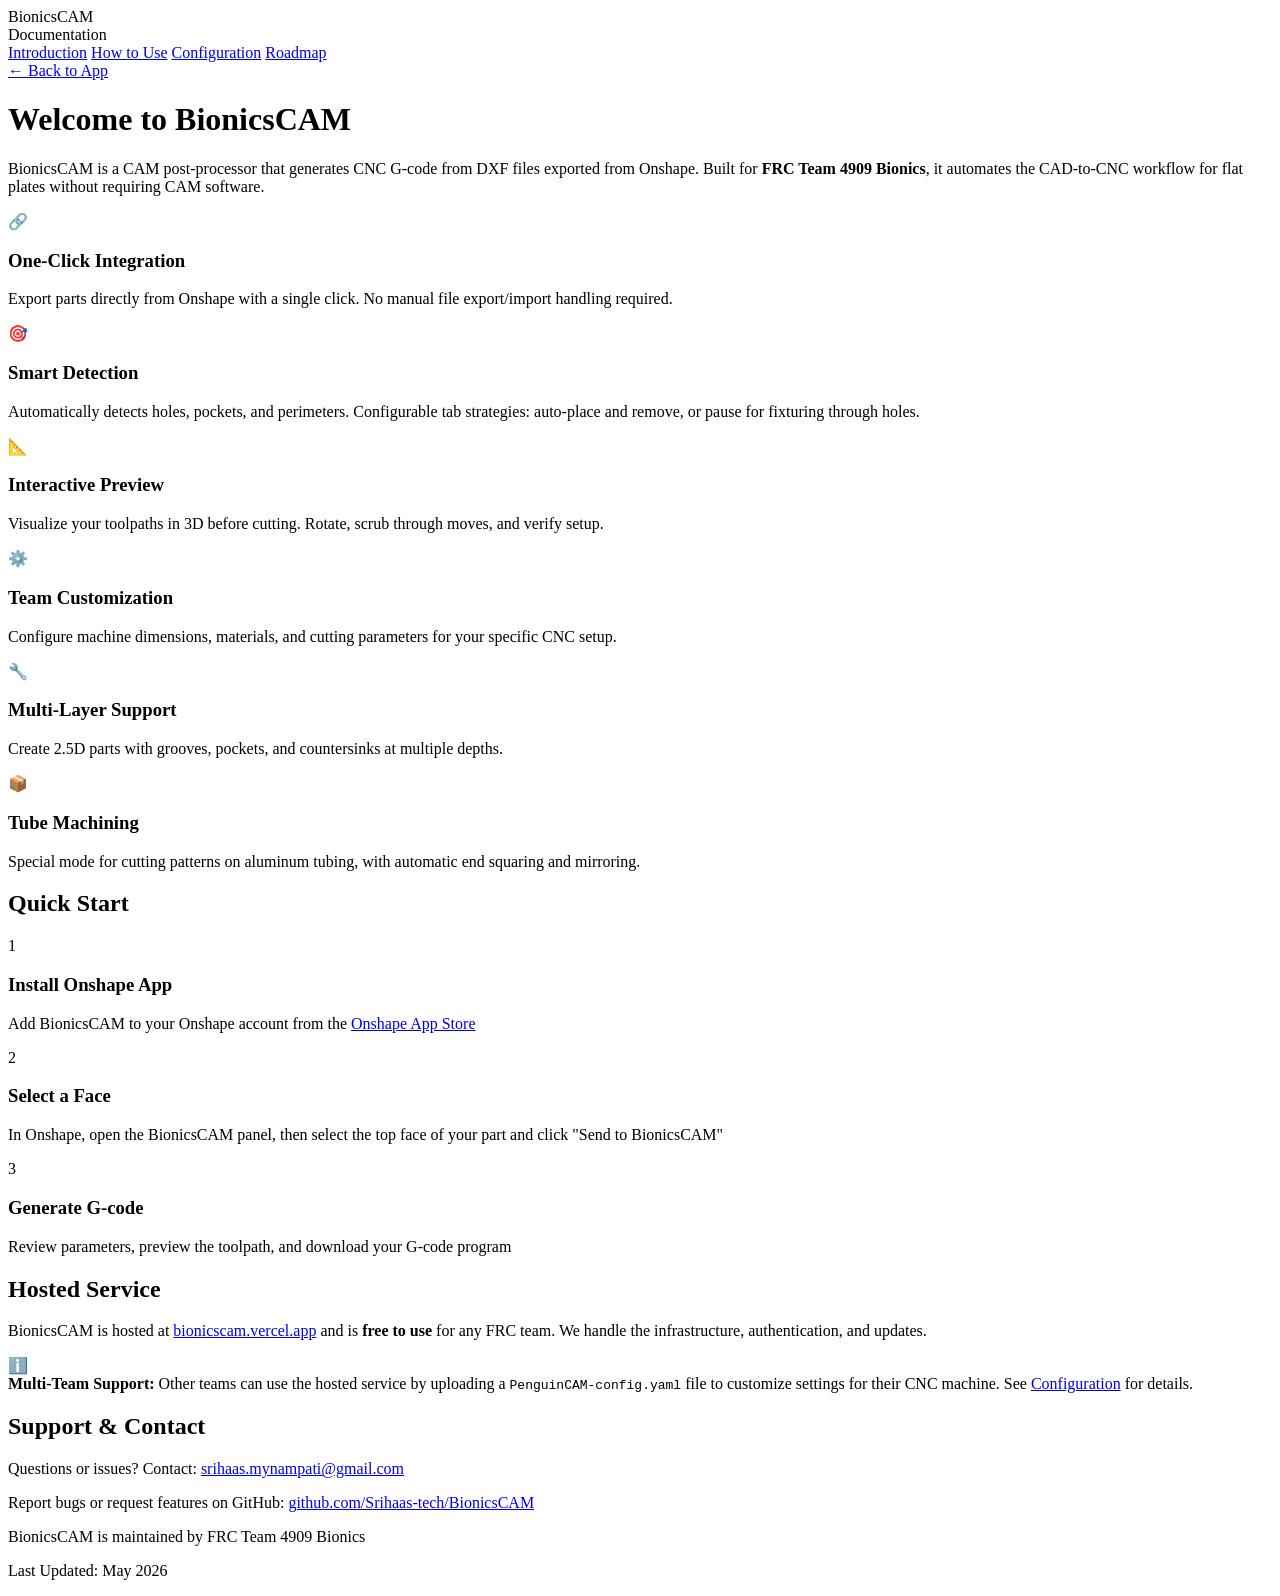
==== static/docs/index.html @ 589b07b4 "Update references from PenguinCAM to BionicsCAM" ====
<!DOCTYPE html>
<html lang="en">
<head>
    <meta charset="UTF-8">
    <meta name="viewport" content="width=device-width, initial-scale=1.0">
    <title>BionicsCAM Documentation</title>
    <link rel="stylesheet" href="style.css">
    <link rel="icon" type="image/png" href="../bionicslogo.png">
</head>
<body>
    <nav class="sidebar">
        <div class="logo">
            <span class="accent">Bionics</span>CAM
        </div>
        <div class="nav-section">Documentation</div>
        <a href="index.html" class="active">Introduction</a>
        <a href="usage.html">How to Use</a>
        <a href="configuration.html">Configuration</a>
        <a href="roadmap.html">Roadmap</a>
        <div class="nav-divider"></div>
        <a href="/" class="nav-external">← Back to App</a>
    </nav>

    <main class="content">
        <h1>Welcome to BionicsCAM</h1>

        <p class="lead">
            BionicsCAM is a CAM post-processor that generates CNC G-code from DXF files exported from Onshape.
            Built for <strong>FRC Team 4909 Bionics</strong>, it automates the CAD-to-CNC workflow for flat plates without requiring CAM software.
        </p>

        <div class="feature-grid">
            <div class="feature-card">
                <div class="feature-icon">🔗</div>
                <h3>One-Click Integration</h3>
                <p>Export parts directly from Onshape with a single click. No manual file export/import handling required.</p>
            </div>

            <div class="feature-card">
                <div class="feature-icon">🎯</div>
                <h3>Smart Detection</h3>
                <p>Automatically detects holes, pockets, and perimeters. Configurable tab strategies: auto-place and remove, or pause for fixturing through holes.</p>
            </div>

            <div class="feature-card">
                <div class="feature-icon">📐</div>
                <h3>Interactive Preview</h3>
                <p>Visualize your toolpaths in 3D before cutting. Rotate, scrub through moves, and verify setup.</p>
            </div>

            <div class="feature-card">
                <div class="feature-icon">⚙️</div>
                <h3>Team Customization</h3>
                <p>Configure machine dimensions, materials, and cutting parameters for your specific CNC setup.</p>
            </div>

            <div class="feature-card">
                <div class="feature-icon">🔧</div>
                <h3>Multi-Layer Support</h3>
                <p>Create 2.5D parts with grooves, pockets, and countersinks at multiple depths.</p>
            </div>

            <div class="feature-card">
                <div class="feature-icon">📦</div>
                <h3>Tube Machining</h3>
                <p>Special mode for cutting patterns on aluminum tubing, with automatic end squaring and mirroring.</p>
            </div>
        </div>

        <h2>Quick Start</h2>

        <div class="step-list">
            <div class="step">
                <div class="step-number">1</div>
                <div class="step-content">
                    <h3>Install Onshape App</h3>
                    <p>
                        Add BionicsCAM to your Onshape account from the
                        <a href="https://cad.onshape.com/appstore/apps/CAM/6939eaf505d3df4aeac54600" target="_blank">Onshape App Store</a>
                    </p>
                </div>
            </div>

            <div class="step">
                <div class="step-number">2</div>
                <div class="step-content">
                    <h3>Select a Face</h3>
                    <p>In Onshape, open the BionicsCAM panel, then select the top face of your part and click "Send to BionicsCAM"</p>
                </div>
            </div>

            <div class="step">
                <div class="step-number">3</div>
                <div class="step-content">
                    <h3>Generate G-code</h3>
                    <p>Review parameters, preview the toolpath, and download your G-code program</p>
                </div>
            </div>
        </div>

        <h2>Hosted Service</h2>

        <p>
            BionicsCAM is hosted at <a href="bionicscam.vercel.app">bionicscam.vercel.app</a>
            and is <strong>free to use</strong> for any FRC team. We handle the infrastructure, authentication, and updates.
        </p>

        <div class="info-box">
            <div class="info-icon">ℹ️</div>
            <div>
                <strong>Multi-Team Support:</strong> Other teams can use the hosted service by uploading a
                <code>PenguinCAM-config.yaml</code> file to customize settings for their CNC machine.
                See <a href="configuration.html">Configuration</a> for details.
            </div>
        </div>

        <h2>Support & Contact</h2>

        <p>
            Questions or issues? Contact: <a href="mailto:bpsschool46@gmail.com">srihaas.mynampati@gmail.com</a>
        </p>

        <p>
            Report bugs or request features on GitHub:
            <a href="https://github.com/Srihaas-teech/BionicsCAM/issues" target="_blank">github.com/Srihaas-tech/BionicsCAM</a>
        </p>

        <footer>
            <p>BionicsCAM is maintained by FRC Team 4909 Bionics</p>
            <p>Last Updated: May 2026</p>
        </footer>
    </main>
</body>
</html>
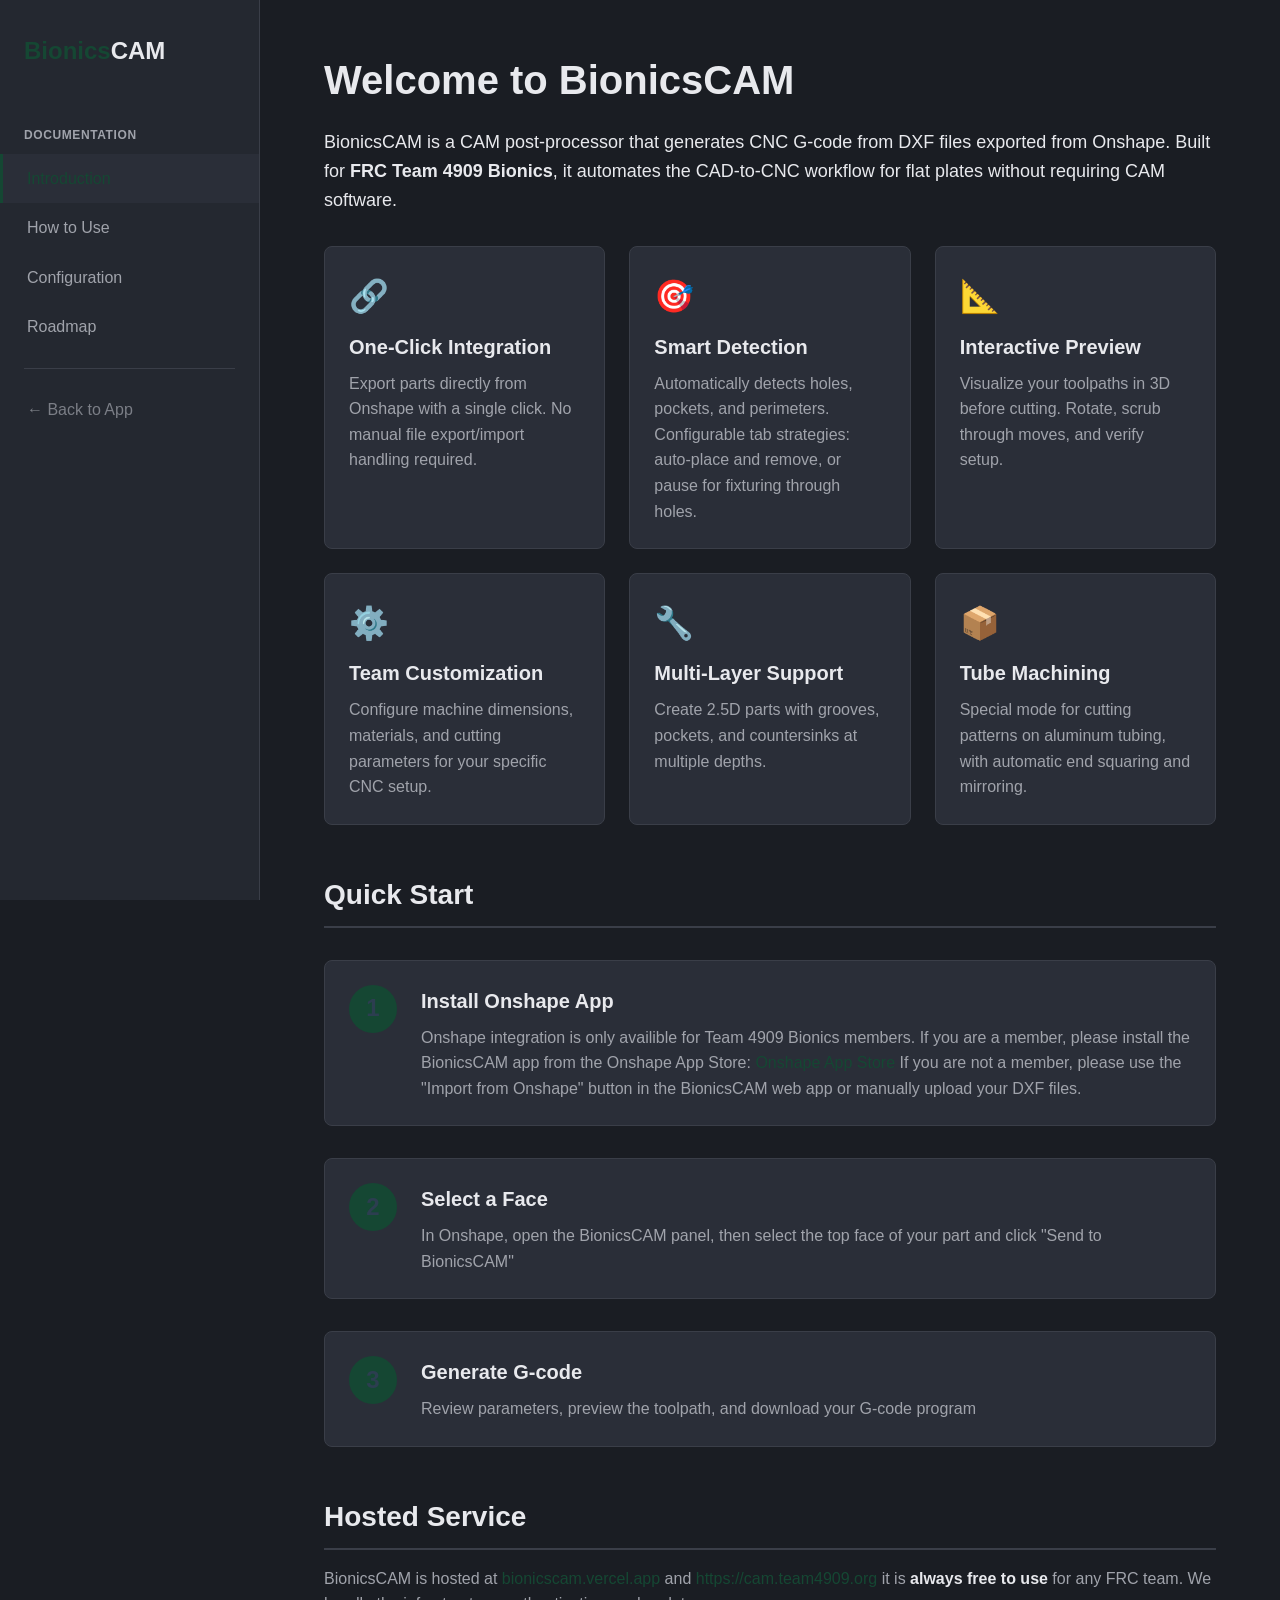
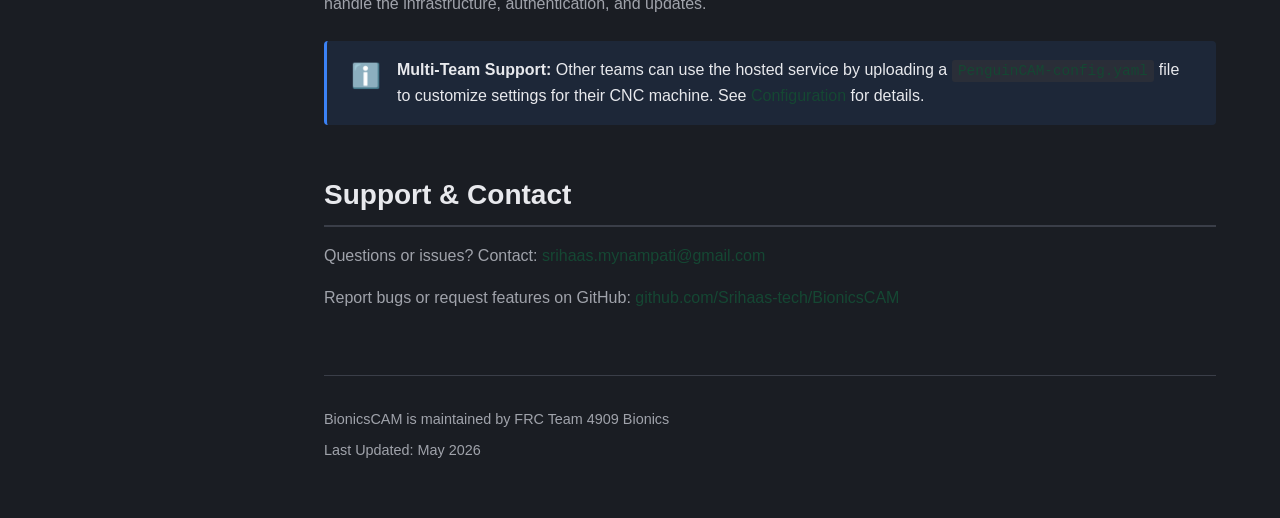
==== commit b8e5bd1a: "Update static\docs\index.html" ====
--- a/static/docs/index.html
+++ b/static/docs/index.html
@@ -12,7 +12,7 @@
         <div class="logo">
             <span class="accent">Bionics</span>CAM
         </div>
-        <div class="nav-section">Documentation</div>
+        <div class="nav-section" id ="hero-title">Documentation</div>
         <a href="index.html" class="active">Introduction</a>
         <a href="usage.html">How to Use</a>
         <a href="configuration.html">Configuration</a>
@@ -22,7 +22,7 @@
     </nav>
 
     <main class="content">
-        <h1>Welcome to BionicsCAM</h1>
+        <h1 id="hero-title">Welcome to BionicsCAM</h1>
 
         <p class="lead">
             BionicsCAM is a CAM post-processor that generates CNC G-code from DXF files exported from Onshape.
@@ -75,8 +75,9 @@
                 <div class="step-content">
                     <h3>Install Onshape App</h3>
                     <p>
-                        Add BionicsCAM to your Onshape account from the
+                       Onshape integration is only availible for Team 4909 Bionics members. If you are a member, please install the BionicsCAM app from the Onshape App Store:
                         <a href="https://cad.onshape.com/appstore/apps/CAM/6939eaf505d3df4aeac54600" target="_blank">Onshape App Store</a>
+                        If you are not a member, please use the "Import from Onshape" button in the BionicsCAM web app or manually upload your DXF files.
                     </p>
                 </div>
             </div>
@@ -102,7 +103,8 @@
 
         <p>
             BionicsCAM is hosted at <a href="bionicscam.vercel.app">bionicscam.vercel.app</a>
-            and is <strong>free to use</strong> for any FRC team. We handle the infrastructure, authentication, and updates.
+            and <a href="cam.team4909.org">https://cam.team4909.org</a> 
+            it is <strong> always free to use</strong> for any FRC team. We handle the infrastructure, authentication, and updates.
         </p>
 
         <div class="info-box">
--- a/static/docs/style.css
+++ b/static/docs/style.css
@@ -0,0 +1,344 @@
+/* PenguinCAM Documentation Styles */
+
+:root {
+    --primary: #154733;
+    --primary-dark: #D99F12;
+    --secondary: #2C3E50;
+    --bg: #1a1d23;
+    --bg-light: #242830;
+    --surface: #2a2e38;
+    --surface-hover: #343842;
+    --text: #e8e9ed;
+    --text-dim: #a0a3ab;
+    --border: #3a3e48;
+    --accent: #3b82f6;
+}
+
+* {
+    margin: 0;
+    padding: 0;
+    box-sizing: border-box;
+}
+
+body {
+    font-family: -apple-system, BlinkMacSystemFont, "Segoe UI", Roboto, "Helvetica Neue", Arial, sans-serif;
+    background: var(--bg);
+    color: var(--text);
+    line-height: 1.6;
+    display: flex;
+    min-height: 100vh;
+}
+
+/* Sidebar Navigation */
+.sidebar {
+    width: 260px;
+    background: var(--bg-light);
+    border-right: 1px solid var(--border);
+    padding: 2rem 0;
+    position: fixed;
+    height: 100vh;
+    overflow-y: auto;
+}
+
+.sidebar .logo {
+    font-size: 1.5rem;
+    font-weight: 700;
+    padding: 0 1.5rem 2rem;
+    color: var(--text);
+}
+
+.sidebar .accent {
+    color: var(--primary);
+}
+
+.nav-section {
+    font-size: 0.75rem;
+    text-transform: uppercase;
+    letter-spacing: 0.05em;
+    color: var(--text-dim);
+    padding: 0.5rem 1.5rem;
+    margin-top: 1rem;
+    font-weight: 600;
+}
+
+.sidebar a {
+    display: block;
+    padding: 0.75rem 1.5rem;
+    color: var(--text-dim);
+    text-decoration: none;
+    transition: all 0.2s;
+    border-left: 3px solid transparent;
+}
+
+.sidebar a:hover {
+    color: var(--text);
+    background: var(--surface);
+}
+
+.sidebar a.active {
+    color: var(--primary);
+    background: var(--surface);
+    border-left-color: var(--primary);
+}
+
+.nav-divider {
+    height: 1px;
+    background: var(--border);
+    margin: 1rem 1.5rem;
+}
+
+.nav-external {
+    margin-top: 0.5rem;
+    opacity: 0.7;
+}
+
+/* Main Content */
+.content {
+    margin-left: 260px;
+    padding: 3rem 4rem;
+    max-width: 1200px;
+    flex: 1;
+}
+
+h1 {
+    font-size: 2.5rem;
+    margin-bottom: 1rem;
+    color: var(--text);
+}
+
+h2 {
+    font-size: 1.75rem;
+    margin-top: 3rem;
+    margin-bottom: 1rem;
+    color: var(--text);
+    border-bottom: 2px solid var(--border);
+    padding-bottom: 0.5rem;
+}
+
+h3 {
+    font-size: 1.25rem;
+    margin-top: 1.5rem;
+    margin-bottom: 0.5rem;
+    color: var(--text);
+}
+
+p {
+    margin-bottom: 1rem;
+    color: var(--text-dim);
+}
+
+.lead {
+    font-size: 1.125rem;
+    color: var(--text);
+    margin-bottom: 2rem;
+}
+
+a {
+    color: var(--primary);
+    text-decoration: none;
+}
+
+a:hover {
+    color: var(--primary-dark);
+    text-decoration: underline;
+}
+
+code {
+    background: var(--surface);
+    padding: 0.2rem 0.4rem;
+    border-radius: 3px;
+    font-family: 'Monaco', 'Courier New', monospace;
+    font-size: 0.9em;
+    color: var(--primary);
+}
+
+pre {
+    background: var(--surface);
+    padding: 1rem;
+    border-radius: 6px;
+    overflow-x: auto;
+    margin: 1rem 0;
+    border: 1px solid var(--border);
+}
+
+pre code {
+    background: none;
+    padding: 0;
+    color: var(--text);
+}
+
+ul, ol {
+    margin-left: 2rem;
+    margin-bottom: 1rem;
+}
+
+li {
+    margin-bottom: 0.5rem;
+    color: var(--text-dim);
+}
+
+strong {
+    color: var(--text);
+}
+
+/* Feature Grid */
+.feature-grid {
+    display: grid;
+    grid-template-columns: repeat(auto-fit, minmax(280px, 1fr));
+    gap: 1.5rem;
+    margin: 2rem 0;
+}
+
+.feature-card {
+    background: var(--surface);
+    padding: 1.5rem;
+    border-radius: 8px;
+    border: 1px solid var(--border);
+    transition: all 0.2s;
+}
+
+.feature-card:hover {
+    background: var(--surface-hover);
+    border-color: var(--primary);
+}
+
+.feature-icon {
+    font-size: 2rem;
+    margin-bottom: 0.5rem;
+}
+
+.feature-card h3 {
+    margin-top: 0;
+    color: var(--text);
+}
+
+.feature-card p {
+    color: var(--text-dim);
+    margin-bottom: 0;
+}
+
+/* Step List */
+.step-list {
+    margin: 2rem 0;
+}
+
+.step {
+    display: flex;
+    gap: 1.5rem;
+    margin-bottom: 2rem;
+    padding: 1.5rem;
+    background: var(--surface);
+    border-radius: 8px;
+    border: 1px solid var(--border);
+}
+
+.step-number {
+    flex-shrink: 0;
+    width: 48px;
+    height: 48px;
+    background: var(--primary);
+    color: var(--secondary);
+    border-radius: 50%;
+    display: flex;
+    align-items: center;
+    justify-content: center;
+    font-size: 1.5rem;
+    font-weight: 700;
+}
+
+.step-content h3 {
+    margin-top: 0;
+    color: var(--text);
+}
+
+.step-content p {
+    margin-bottom: 0;
+}
+
+/* Info Boxes */
+.info-box {
+    background: rgba(59, 130, 246, 0.1);
+    border-left: 3px solid var(--accent);
+    padding: 1rem 1.5rem;
+    margin: 1.5rem 0;
+    border-radius: 4px;
+    display: flex;
+    gap: 1rem;
+}
+
+.warning-box {
+    background: rgba(251, 181, 21, 0.1);
+    border-left: 3px solid var(--primary);
+}
+
+.info-icon {
+    font-size: 1.5rem;
+    flex-shrink: 0;
+}
+
+/* Tables */
+table {
+    width: 100%;
+    border-collapse: collapse;
+    margin: 1.5rem 0;
+    background: var(--surface);
+    border-radius: 6px;
+    overflow: hidden;
+}
+
+th, td {
+    padding: 0.75rem 1rem;
+    text-align: left;
+    border-bottom: 1px solid var(--border);
+}
+
+th {
+    background: var(--bg-light);
+    color: var(--text);
+    font-weight: 600;
+}
+
+td {
+    color: var(--text-dim);
+}
+
+tr:last-child td {
+    border-bottom: none;
+}
+
+tr:hover {
+    background: var(--surface-hover);
+}
+
+/* Footer */
+footer {
+    margin-top: 4rem;
+    padding-top: 2rem;
+    border-top: 1px solid var(--border);
+    color: var(--text-dim);
+    font-size: 0.9rem;
+}
+
+footer p {
+    margin-bottom: 0.5rem;
+}
+
+/* Responsive */
+@media (max-width: 768px) {
+    .sidebar {
+        width: 100%;
+        height: auto;
+        position: relative;
+        border-right: none;
+        border-bottom: 1px solid var(--border);
+    }
+
+    .content {
+        margin-left: 0;
+        padding: 2rem 1.5rem;
+    }
+
+    .feature-grid {
+        grid-template-columns: 1fr;
+    }
+}
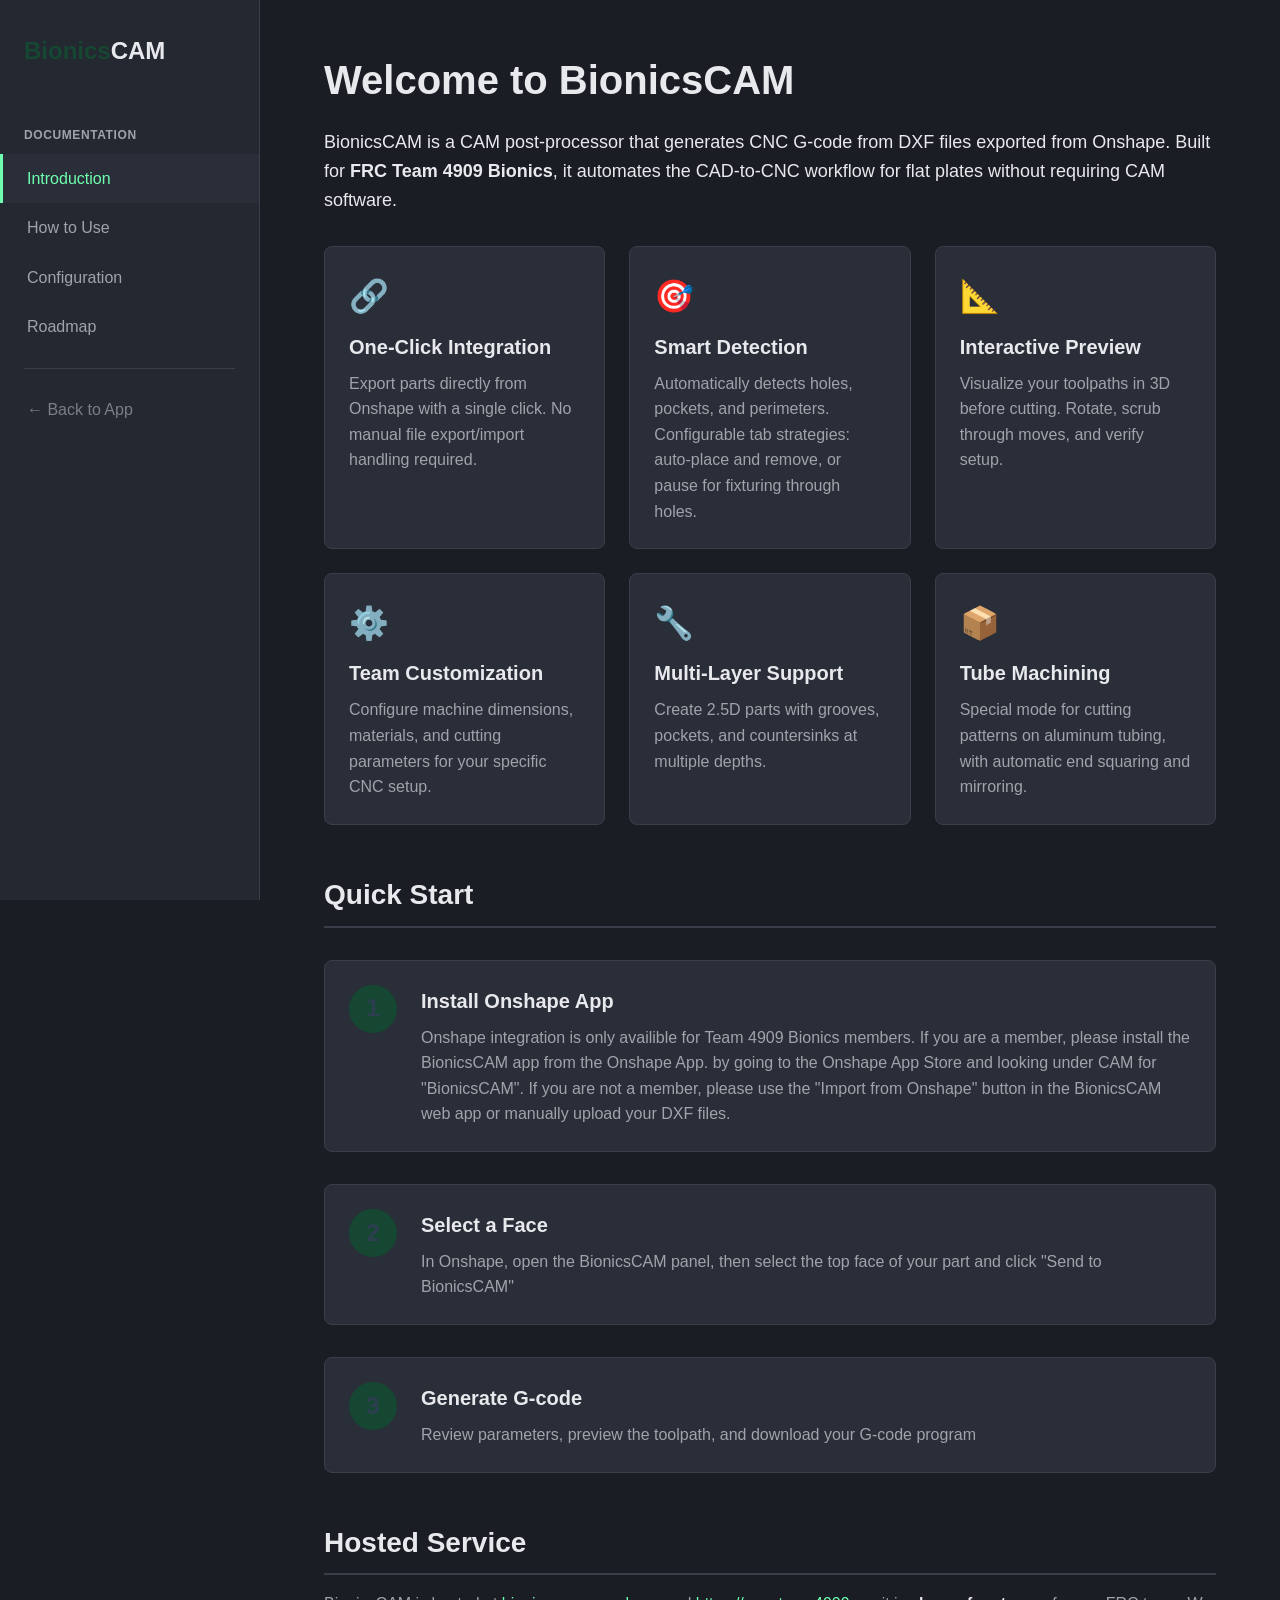
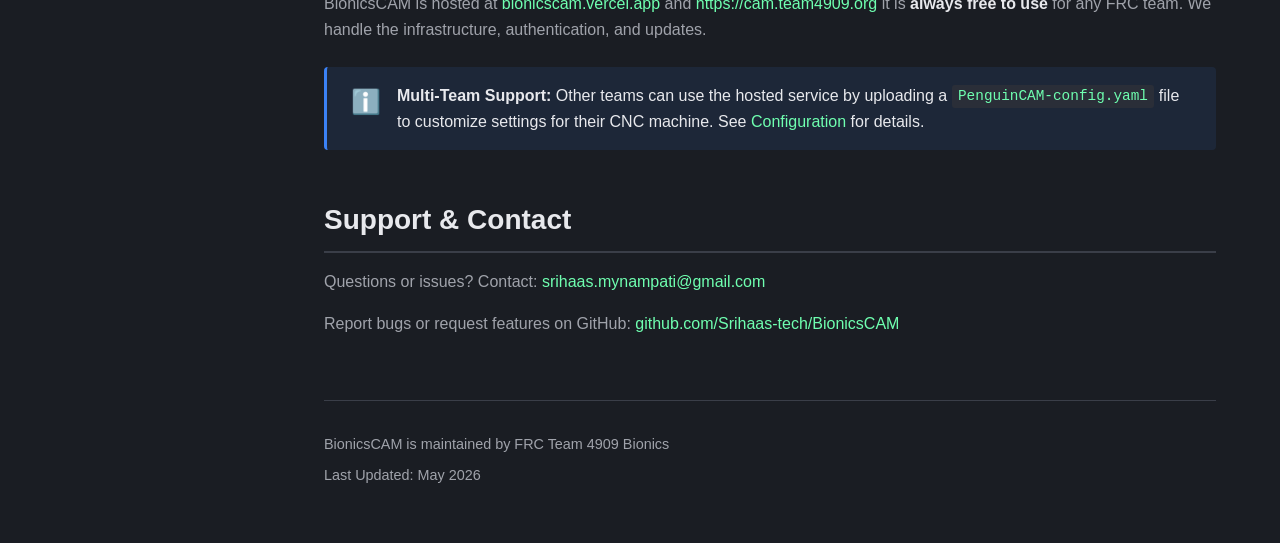
==== commit d3582ac4: "Update index.html" ====
--- a/static/docs/index.html
+++ b/static/docs/index.html
@@ -75,8 +75,8 @@
                 <div class="step-content">
                     <h3>Install Onshape App</h3>
                     <p>
-                       Onshape integration is only availible for Team 4909 Bionics members. If you are a member, please install the BionicsCAM app from the Onshape App Store:
-                        <a href="https://cad.onshape.com/appstore/apps/CAM/6939eaf505d3df4aeac54600" target="_blank">Onshape App Store</a>
+                       Onshape integration is only availible for Team 4909 Bionics members. If you are a member, please install the BionicsCAM app from the Onshape App.
+                       by going to the Onshape App Store and looking under CAM for "BionicsCAM".
                         If you are not a member, please use the "Import from Onshape" button in the BionicsCAM web app or manually upload your DXF files.
                     </p>
                 </div>
--- a/static/docs/style.css
+++ b/static/docs/style.css
@@ -3,6 +3,8 @@
 :root {
     --primary: #154733;
     --primary-dark: #D99F12;
+    --link: #6fffb0;
+    --link-hover: #9dffc9;
     --secondary: #2C3E50;
     --bg: #1a1d23;
     --bg-light: #242830;
@@ -76,9 +78,9 @@
 }
 
 .sidebar a.active {
-    color: var(--primary);
-    background: var(--surface);
-    border-left-color: var(--primary);
+    color: var(--link);
+    background: var(--surface);
+    border-left-color: var(--link);
 }
 
 .nav-divider {
@@ -134,12 +136,12 @@
 }
 
 a {
-    color: var(--primary);
+    color: var(--link);
     text-decoration: none;
 }
 
 a:hover {
-    color: var(--primary-dark);
+    color: var(--link-hover);
     text-decoration: underline;
 }
 
@@ -149,7 +151,7 @@
     border-radius: 3px;
     font-family: 'Monaco', 'Courier New', monospace;
     font-size: 0.9em;
-    color: var(--primary);
+    color: var(--link);
 }
 
 pre {
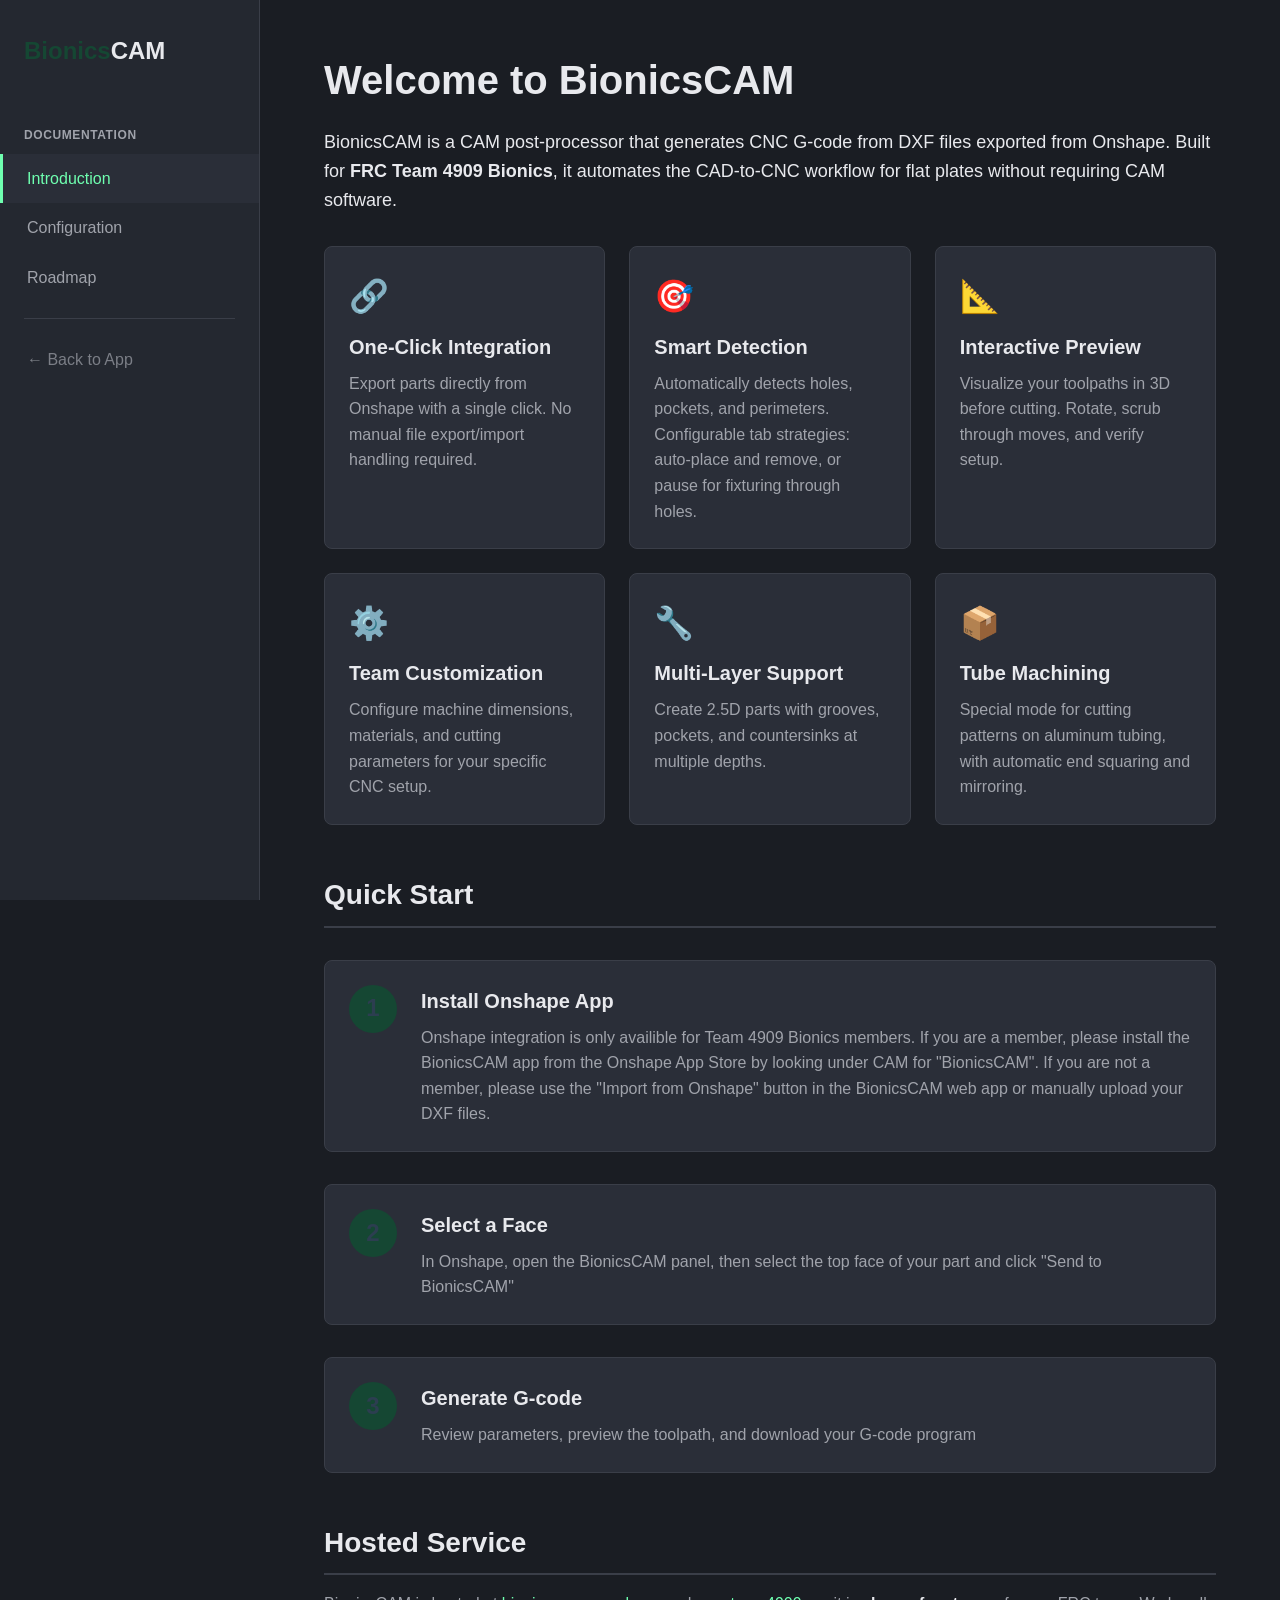
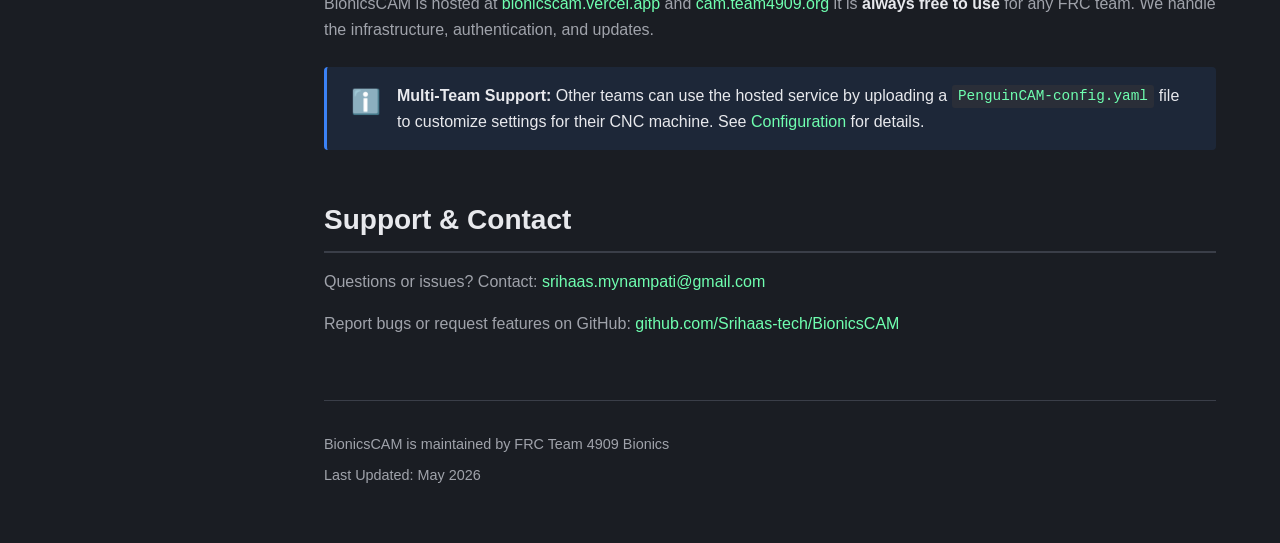
==== commit 226a1f9e: "Update Docs" ====
--- a/static/docs/index.html
+++ b/static/docs/index.html
@@ -14,7 +14,10 @@
         </div>
         <div class="nav-section" id ="hero-title">Documentation</div>
         <a href="index.html" class="active">Introduction</a>
-        <a href="usage.html">How to Use</a>
+
+        <!-- Remove the How to Use button from index.html
+        <a href="usage.html">How to Use</a>  -->
+
         <a href="configuration.html">Configuration</a>
         <a href="roadmap.html">Roadmap</a>
         <div class="nav-divider"></div>
@@ -75,9 +78,10 @@
                 <div class="step-content">
                     <h3>Install Onshape App</h3>
                     <p>
-                       Onshape integration is only availible for Team 4909 Bionics members. If you are a member, please install the BionicsCAM app from the Onshape App.
-                       by going to the Onshape App Store and looking under CAM for "BionicsCAM".
-                        If you are not a member, please use the "Import from Onshape" button in the BionicsCAM web app or manually upload your DXF files.
+                        Onshape integration is only availible for Team 4909 Bionics members. If you are a member, please
+                        install the BionicsCAM app from the Onshape App Store by looking under CAM for "BionicsCAM".
+                        If you are not a member, please use the "Import from Onshape" button in the BionicsCAM web app or 
+                        manually upload your DXF files.
                     </p>
                 </div>
             </div>
@@ -103,7 +107,7 @@
 
         <p>
             BionicsCAM is hosted at <a href="bionicscam.vercel.app">bionicscam.vercel.app</a>
-            and <a href="cam.team4909.org">https://cam.team4909.org</a> 
+            and <a href="cam.team4909.org">cam.team4909.org</a> 
             it is <strong> always free to use</strong> for any FRC team. We handle the infrastructure, authentication, and updates.
         </p>
 
